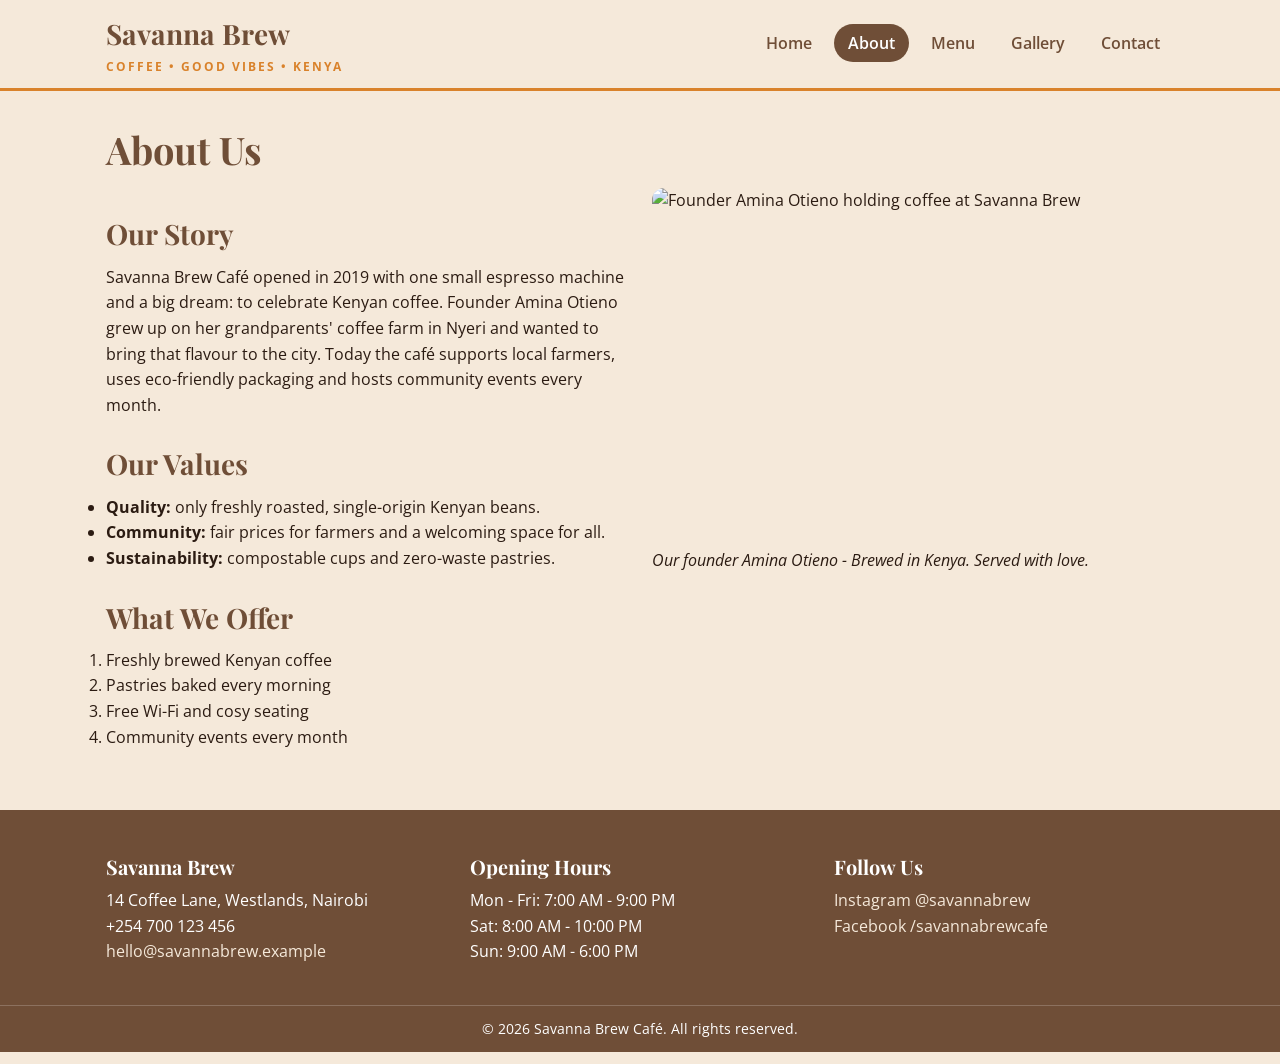
==== about.html @ aa661879 "Create about.html" ====
<!DOCTYPE html>
<html lang="en">
<head><meta charset="UTF-8"><meta name="viewport" content="width=device-width, initial-scale=1.0"><title>About Us | Savanna Brew Café</title><link rel="stylesheet" href="css/style.css"><link href="https://fonts.googleapis.com/css2?family=Open+Sans:wght@400;600;700&family=Playfair+Display:wght@700&display=swap" rel="stylesheet"></head>
<body>
<header><div class="nav-wrap"><a href="index.html" class="logo">Savanna Brew<span>COFFEE • GOOD VIBES • KENYA</span></a><nav><ul><li><a href="index.html">Home</a></li><li><a href="about.html" class="active">About</a></li><li><a href="menu.html">Menu</a></li><li><a href="gallery.html">Gallery</a></li><li><a href="contact.html">Contact</a></li></ul></nav></div></header>
<main><h1>About Us</h1><div class="two-col"><div><h2>Our Story</h2><p>Savanna Brew Café opened in 2019 with one small espresso machine and a big dream: to celebrate Kenyan coffee. Founder Amina Otieno grew up on her grandparents' coffee farm in Nyeri and wanted to bring that flavour to the city. Today the café supports local farmers, uses eco-friendly packaging and hosts community events every month.</p><h2>Our Values</h2><ul><li><strong>Quality:</strong> only freshly roasted, single-origin Kenyan beans.</li><li><strong>Community:</strong> fair prices for farmers and a welcoming space for all.</li><li><strong>Sustainability:</strong> compostable cups and zero-waste pastries.</li></ul><h2>What We Offer</h2><ol><li>Freshly brewed Kenyan coffee</li><li>Pastries baked every morning</li><li>Free Wi-Fi and cosy seating</li><li>Community events every month</li></ol></div><div><img src="images/about-owner.jpg" alt="Founder Amina Otieno holding coffee at Savanna Brew"><p><em>Our founder Amina Otieno - Brewed in Kenya. Served with love.</em></p></div></div></main>
<footer><div class="footer-grid"><div><h3>Savanna Brew</h3><p>14 Coffee Lane, Westlands, Nairobi<br>+254 700 123 456<br><a href="mailto:hello@savannabrew.example">hello@savannabrew.example</a></p></div><div><h3>Opening Hours</h3><p>Mon - Fri: 7:00 AM - 9:00 PM<br>Sat: 8:00 AM - 10:00 PM<br>Sun: 9:00 AM - 6:00 PM</p></div><div><h3>Follow Us</h3><p><a href="https://instagram.com/savannabrew" target="_blank" rel="noopener">Instagram @savannabrew</a><br><a href="https://facebook.com/savannabrewcafe" target="_blank" rel="noopener">Facebook /savannabrewcafe</a></p></div></div><p class="copyright">© 2026 Savanna Brew Café. All rights reserved.</p></footer>
</body></html>
---- css/style.css ----
/* Savanna Brew Cafe - Lynne Wamucii - Assignment 1 */
:root{
  --primary:#6F4E37;
  --secondary:#F5E9DA;
  --accent:#D9822B;
  --dark:#2B1B12;
  --white:#FFFFFF;
  --light:#FFF8EE;
  --heading-font:'Playfair Display', Georgia, serif;
  --body-font:'Open Sans', Arial, sans-serif;
}
*{box-sizing:border-box;margin:0;padding:0}
body{font-family:var(--body-font);font-size:16px;line-height:1.6;color:var(--dark);background:var(--secondary)}
a{color:var(--primary);text-decoration:none}
a:hover{color:var(--accent)}
img{max-width:100%;height:auto;display:block}
header{background:var(--secondary);border-bottom:3px solid var(--accent);position:sticky;top:0;z-index:10}
.nav-wrap{max-width:1100px;margin:0 auto;padding:12px 16px;display:flex;justify-content:space-between;align-items:center;gap:16px}
.logo{font-family:var(--heading-font);font-size:28px;font-weight:700;color:var(--primary)}
.logo span{display:block;font-size:12px;letter-spacing:2px;color:var(--accent);font-family:var(--body-font)}
nav ul{list-style:none;display:flex;gap:8px;flex-wrap:wrap}
nav a{padding:8px 14px;border-radius:20px;font-weight:600}
nav a:hover{background:var(--accent);color:var(--white)}
nav a.active{background:var(--primary);color:var(--white)}
main{max-width:1100px;margin:0 auto;padding:20px 16px 40px}
h1,h2,h3{font-family:var(--heading-font);color:var(--primary);line-height:1.3}
h1{font-size:38px;margin:14px 0}
h2{font-size:28px;margin:28px 0 12px}
h3{font-size:20px;margin:16px 0 8px}
p{margin-bottom:12px}
.hero{position:relative;border-radius:14px;overflow:hidden;background:var(--primary);min-height:340px;display:flex;align-items:center}
.hero img{position:absolute;inset:0;width:100%;height:100%;object-fit:cover;opacity:.75}
.hero-text{position:relative;padding:32px;color:var(--white);max-width:620px;animation:fadeIn 1.2s ease-in}
.hero-text h1{color:var(--white);font-size:46px}
.hero-text p{font-size:18px}
@keyframes fadeIn{from{opacity:0;transform:translateY(12px)}to{opacity:1;transform:translateY(0)}}
.btn{display:inline-block;background:var(--accent);color:var(--white);padding:12px 22px;border-radius:30px;font-weight:700;margin:8px 8px 0 0;border:none;cursor:pointer;transition:background .3s, transform .3s}
.btn:hover{background:var(--primary);transform:translateY(-2px)}
.btn-outline{background:transparent;border:2px solid var(--white);color:var(--white)}
.btn-outline:hover{background:var(--white);color:var(--primary)}
.cards{display:flex;gap:18px;flex-wrap:wrap;margin-top:16px}
.card{flex:1 1 280px;background:var(--white);border-radius:12px;overflow:hidden;box-shadow:0 4px 14px rgba(0,0,0,.08);transition:transform .3s}
.card:hover{transform:translateY(-5px)}
.card img{width:100%;height:210px;object-fit:cover}
.card-body{padding:16px}
.price{color:var(--accent);font-weight:700}
.two-col{display:flex;gap:24px;align-items:flex-start}
.two-col > *{flex:1}
.two-col img{border-radius:12px;height:360px;object-fit:cover;width:100%}
.menu-table{width:100%;border-collapse:collapse;background:var(--white);margin:12px 0 28px;border-radius:10px;overflow:hidden}
.menu-table th{background:var(--primary);color:var(--white);text-align:left;padding:12px}
.menu-table td{padding:12px;border-bottom:1px solid #eee}
.menu-table tr:nth-child(even){background:var(--light)}
.menu-table tr:hover{background:#FDEBD0}
.menu-table td:last-child{font-weight:700;color:var(--primary);white-space:nowrap}
.gallery-grid{display:grid;grid-template-columns:repeat(4,1fr);gap:16px}
.gallery-grid figure{background:var(--white);border-radius:12px;overflow:hidden;box-shadow:0 4px 14px rgba(0,0,0,.08)}
.gallery-grid img{width:100%;height:220px;object-fit:cover;transition:transform .4s}
.gallery-grid figure:hover img{transform:scale(1.07)}
.gallery-grid figcaption{padding:12px;text-align:center;font-weight:600;color:var(--primary)}
.contact-grid{display:flex;gap:22px;align-items:flex-start}
.contact-grid > *{flex:1}
.form-box,.info-box{background:var(--white);border:1px solid #e8d9c5;border-radius:12px;padding:20px}
.form-group{margin-bottom:14px}
label{display:block;font-weight:600;margin-bottom:6px}
input,select,textarea{width:100%;padding:11px;border:1px solid #ccc;border-radius:8px;font:inherit;background:var(--light)}
input:focus,select:focus,textarea:focus{outline:3px solid var(--accent);border-color:var(--accent)}
fieldset{border:1px solid #ddd;border-radius:8px;padding:12px;margin-bottom:14px}
legend{font-weight:700;padding:0 6px;color:var(--primary)}
.radio-row{display:flex;gap:16px;flex-wrap:wrap}
.radio-row label{display:flex;gap:6px;align-items:center;font-weight:400}
.radio-row input{width:auto}
.map-frame{width:100%;height:280px;border:0;border-radius:10px;margin-top:12px}
footer{background:var(--primary);color:var(--white);margin-top:20px}
.footer-grid{max-width:1100px;margin:0 auto;padding:28px 16px;display:flex;gap:24px;flex-wrap:wrap}
.footer-grid > div{flex:1 1 220px}
footer a{color:var(--secondary)}
footer h3{color:var(--white)}
.copyright{text-align:center;padding:12px;border-top:1px solid rgba(255,255,255,.2);font-size:14px}
@media (max-width:768px){
  .nav-wrap{flex-direction:column;text-align:center}
  nav ul{flex-direction:column;width:100%}
  nav a{display:block;text-align:center}
  .hero-text h1{font-size:32px}
  .two-col,.contact-grid,.footer-grid{flex-direction:column}
  .gallery-grid{grid-template-columns:repeat(2,1fr)}
  .menu-table{font-size:14px}
}
@media (max-width:500px){
  .gallery-grid{grid-template-columns:1fr}
  h1{font-size:28px}
}
@media (prefers-color-scheme:dark){
  body{background:#1a120d;color:#f5e9da}
  .card,.form-box,.info-box,.menu-table{background:#2b1b12;color:#f5e9da}
}
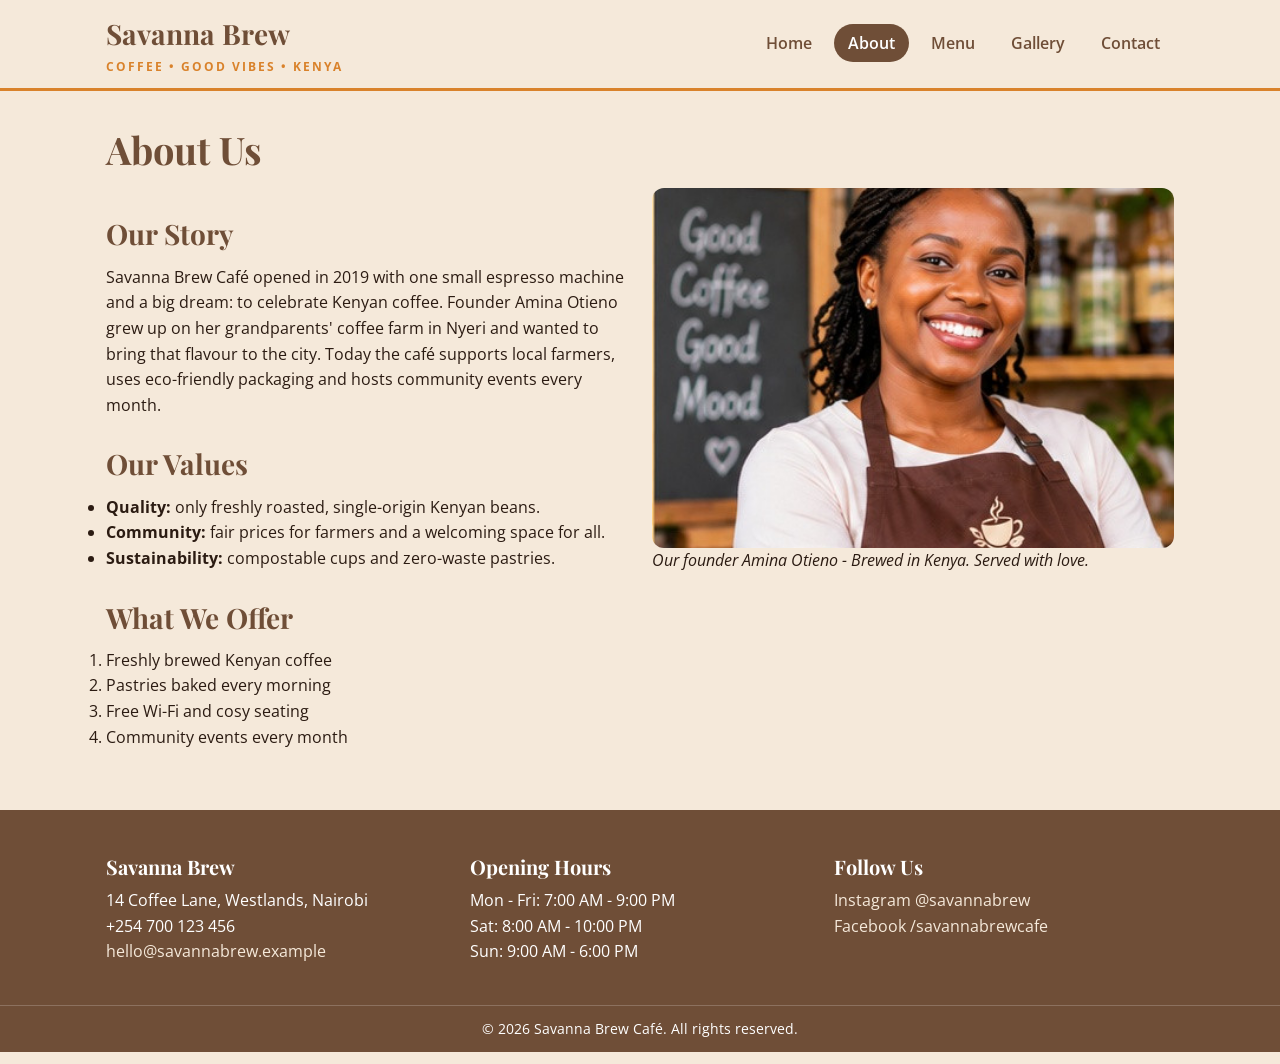
==== commit 17c8c1f3: "Update about.html" ====
--- a/about.html
+++ b/about.html
@@ -3,6 +3,6 @@
 <head><meta charset="UTF-8"><meta name="viewport" content="width=device-width, initial-scale=1.0"><title>About Us | Savanna Brew Café</title><link rel="stylesheet" href="css/style.css"><link href="https://fonts.googleapis.com/css2?family=Open+Sans:wght@400;600;700&family=Playfair+Display:wght@700&display=swap" rel="stylesheet"></head>
 <body>
 <header><div class="nav-wrap"><a href="index.html" class="logo">Savanna Brew<span>COFFEE • GOOD VIBES • KENYA</span></a><nav><ul><li><a href="index.html">Home</a></li><li><a href="about.html" class="active">About</a></li><li><a href="menu.html">Menu</a></li><li><a href="gallery.html">Gallery</a></li><li><a href="contact.html">Contact</a></li></ul></nav></div></header>
-<main><h1>About Us</h1><div class="two-col"><div><h2>Our Story</h2><p>Savanna Brew Café opened in 2019 with one small espresso machine and a big dream: to celebrate Kenyan coffee. Founder Amina Otieno grew up on her grandparents' coffee farm in Nyeri and wanted to bring that flavour to the city. Today the café supports local farmers, uses eco-friendly packaging and hosts community events every month.</p><h2>Our Values</h2><ul><li><strong>Quality:</strong> only freshly roasted, single-origin Kenyan beans.</li><li><strong>Community:</strong> fair prices for farmers and a welcoming space for all.</li><li><strong>Sustainability:</strong> compostable cups and zero-waste pastries.</li></ul><h2>What We Offer</h2><ol><li>Freshly brewed Kenyan coffee</li><li>Pastries baked every morning</li><li>Free Wi-Fi and cosy seating</li><li>Community events every month</li></ol></div><div><img src="images/about-owner.jpg" alt="Founder Amina Otieno holding coffee at Savanna Brew"><p><em>Our founder Amina Otieno - Brewed in Kenya. Served with love.</em></p></div></div></main>
+<main><h1>About Us</h1><div class="two-col"><div><h2>Our Story</h2><p>Savanna Brew Café opened in 2019 with one small espresso machine and a big dream: to celebrate Kenyan coffee. Founder Amina Otieno grew up on her grandparents' coffee farm in Nyeri and wanted to bring that flavour to the city. Today the café supports local farmers, uses eco-friendly packaging and hosts community events every month.</p><h2>Our Values</h2><ul><li><strong>Quality:</strong> only freshly roasted, single-origin Kenyan beans.</li><li><strong>Community:</strong> fair prices for farmers and a welcoming space for all.</li><li><strong>Sustainability:</strong> compostable cups and zero-waste pastries.</li></ul><h2>What We Offer</h2><ol><li>Freshly brewed Kenyan coffee</li><li>Pastries baked every morning</li><li>Free Wi-Fi and cosy seating</li><li>Community events every month</li></ol></div><div><img src="images/founder-portrait.jpg" alt="Founder Amina Otieno holding coffee at Savanna Brew"><p><em>Our founder Amina Otieno - Brewed in Kenya. Served with love.</em></p></div></div></main>
 <footer><div class="footer-grid"><div><h3>Savanna Brew</h3><p>14 Coffee Lane, Westlands, Nairobi<br>+254 700 123 456<br><a href="mailto:hello@savannabrew.example">hello@savannabrew.example</a></p></div><div><h3>Opening Hours</h3><p>Mon - Fri: 7:00 AM - 9:00 PM<br>Sat: 8:00 AM - 10:00 PM<br>Sun: 9:00 AM - 6:00 PM</p></div><div><h3>Follow Us</h3><p><a href="https://instagram.com/savannabrew" target="_blank" rel="noopener">Instagram @savannabrew</a><br><a href="https://facebook.com/savannabrewcafe" target="_blank" rel="noopener">Facebook /savannabrewcafe</a></p></div></div><p class="copyright">© 2026 Savanna Brew Café. All rights reserved.</p></footer>
 </body></html>
